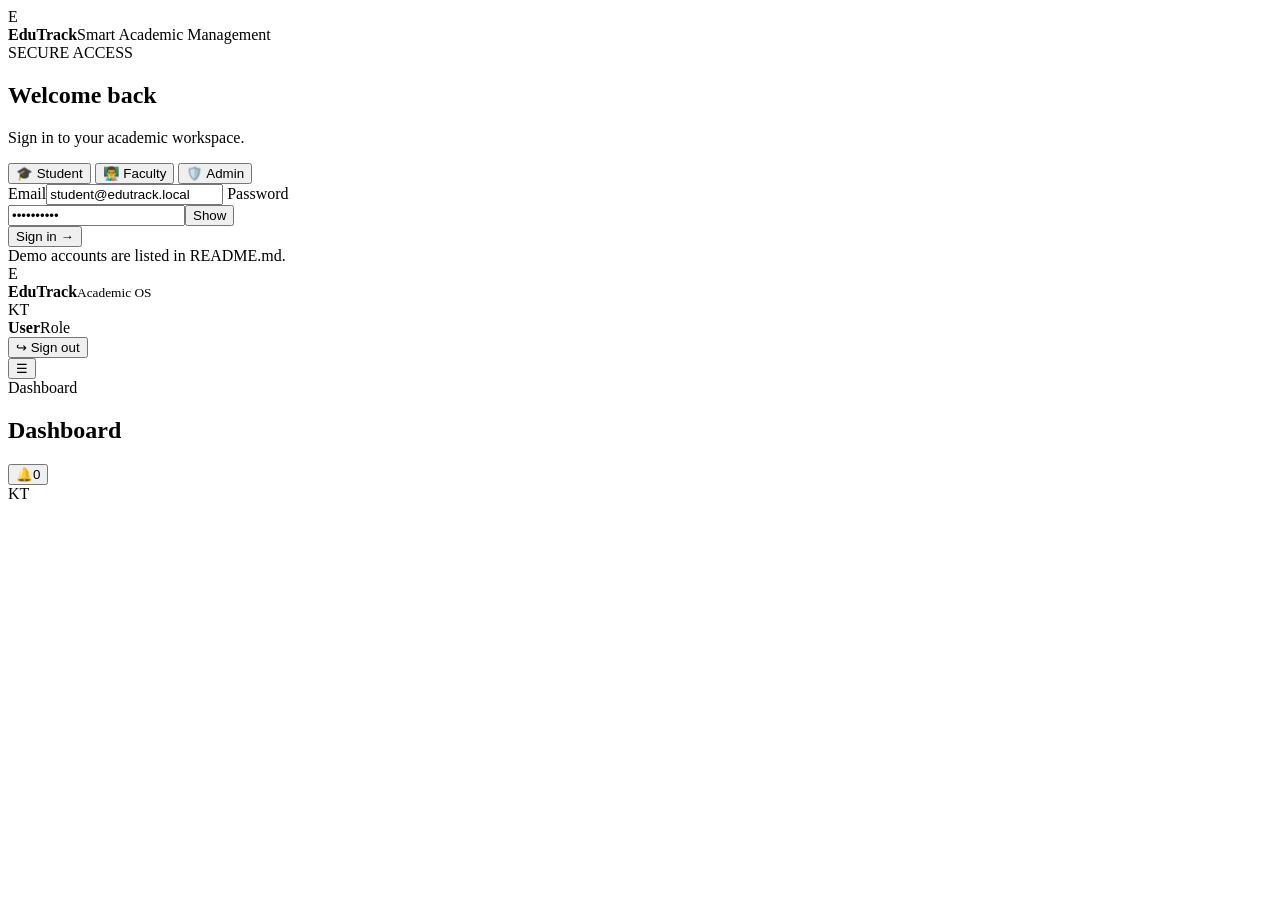
==== frontend/index.html @ 4c647041 "Prepare frontend for Netlify" ====
<!doctype html>
<html lang="en">
<head>
  <meta charset="UTF-8">
  <meta name="viewport" content="width=device-width,initial-scale=1">
  <title>EduTrack — Academic Management</title>
  <link rel="preconnect" href="https://fonts.googleapis.com">
  <link rel="preconnect" href="https://fonts.gstatic.com" crossorigin>
  <link href="https://fonts.googleapis.com/css2?family=Inter:wght@400;500;600;700;800&display=swap" rel="stylesheet">
  <link rel="stylesheet" href="/static/styles.css">
</head>
<body>
  <div id="toast-root"></div>

  <section id="login-view" class="login-shell">
    <div class="login-brand">
      <div class="brand-mark">E</div>
      <div><strong>EduTrack</strong><span>Smart Academic Management</span></div>
    </div>
    <div class="login-card">
      <div class="eyebrow">SECURE ACCESS</div>
      <h1>Welcome back</h1>
      <p class="muted">Sign in to your academic workspace.</p>
      <div class="role-switch">
        <button class="role-btn active" data-role="student">🎓 Student</button>
        <button class="role-btn" data-role="faculty">👨‍🏫 Faculty</button>
        <button class="role-btn" data-role="admin">🛡️ Admin</button>
      </div>
      <form id="login-form">
        <label>Email<input id="email" type="email" required value="student@edutrack.local"></label>
        <label>Password<div class="password-wrap"><input id="password" type="password" required value="student123"><button type="button" id="show-password">Show</button></div></label>
        <button class="primary full" type="submit">Sign in <span>→</span></button>
      </form>
      <div class="demo-note">Demo accounts are listed in README.md.</div>
    </div>
  </section>

  <section id="app-view" class="app-shell hidden">
    <aside class="sidebar">
      <div class="brand">
        <div class="brand-mark">E</div><div><strong>EduTrack</strong><small>Academic OS</small></div>
      </div>
      <div class="user-mini"><div class="avatar" id="sidebar-avatar">KT</div><div><strong id="sidebar-name">User</strong><span id="sidebar-role">Role</span></div></div>
      <nav id="nav"></nav>
      <button class="logout" id="logout">↪ Sign out</button>
    </aside>

    <main class="main">
      <header class="topbar">
        <button class="mobile-menu" id="mobile-menu">☰</button>
        <div><span class="muted" id="breadcrumb">Dashboard</span><h2 id="page-title">Dashboard</h2></div>
        <div class="top-actions">
          <button class="icon-btn" id="notif-btn">🔔<span id="notif-count" class="badge hidden">0</span></button>
          <div class="avatar" id="top-avatar">KT</div>
        </div>
      </header>
      <div id="page" class="page"></div>
    </main>
  </section>

  <div id="modal-root"></div>
  <script src="/static/app.js"></script>
</body>
</html>
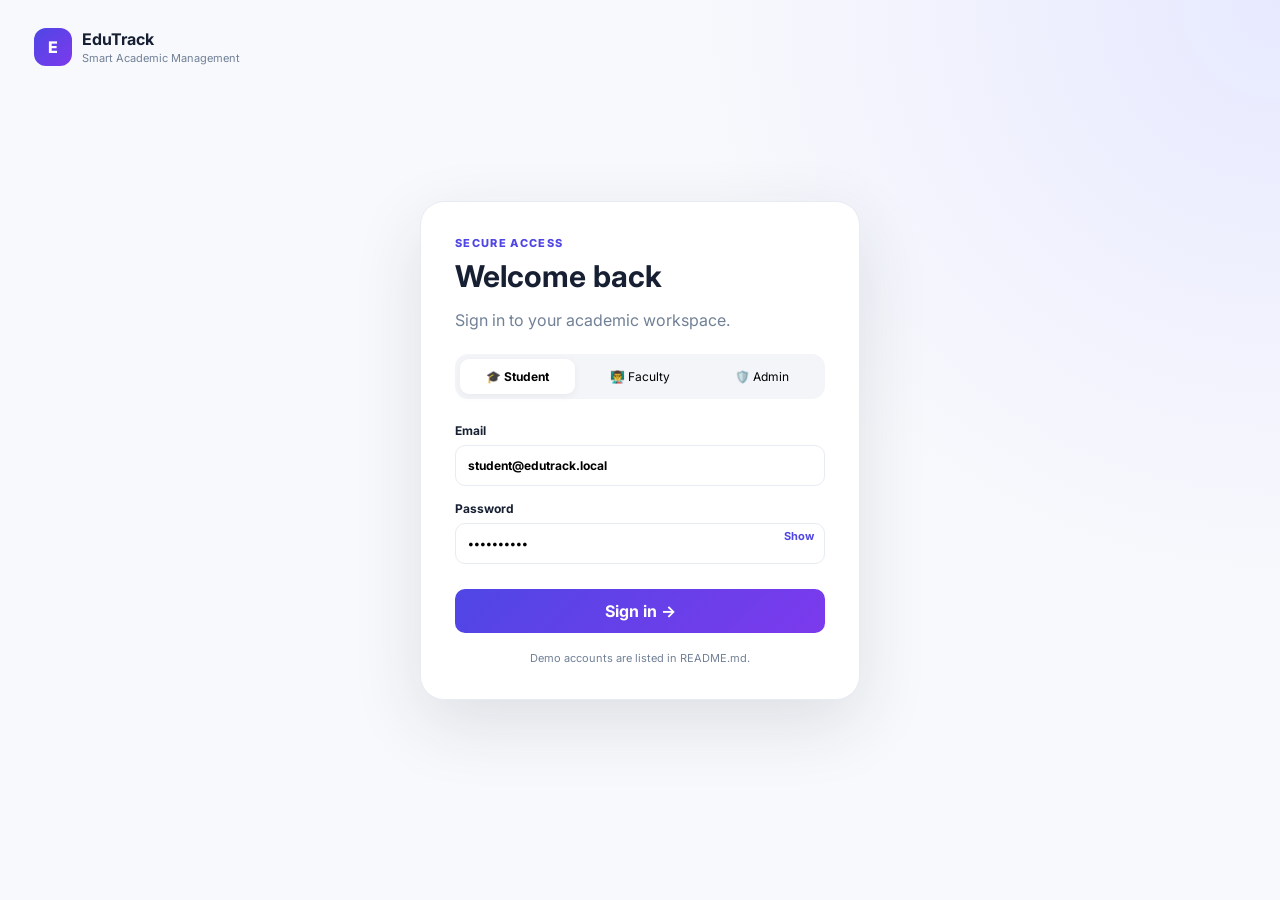
==== commit 9da81e73: "Fix frontend asset paths for Netlify" ====
--- a/frontend/index.html
+++ b/frontend/index.html
@@ -2,63 +2,303 @@
 <html lang="en">
 <head>
   <meta charset="UTF-8">
-  <meta name="viewport" content="width=device-width,initial-scale=1">
+  <meta name="viewport" content="width=device-width, initial-scale=1">
+
   <title>EduTrack — Academic Management</title>
+
   <link rel="preconnect" href="https://fonts.googleapis.com">
   <link rel="preconnect" href="https://fonts.gstatic.com" crossorigin>
-  <link href="https://fonts.googleapis.com/css2?family=Inter:wght@400;500;600;700;800&display=swap" rel="stylesheet">
-  <link rel="stylesheet" href="/static/styles.css">
+
+  <link
+    href="https://fonts.googleapis.com/css2?family=Inter:wght@400;500;600;700;800&display=swap"
+    rel="stylesheet"
+  >
+
+  <!-- CSS is in the same folder as index.html -->
+  <link rel="stylesheet" href="styles.css">
 </head>
+
 <body>
+
+  <!-- Toast notifications -->
   <div id="toast-root"></div>
 
+  <!-- =========================
+       LOGIN PAGE
+  ========================== -->
+
   <section id="login-view" class="login-shell">
+
     <div class="login-brand">
+
       <div class="brand-mark">E</div>
-      <div><strong>EduTrack</strong><span>Smart Academic Management</span></div>
+
+      <div>
+        <strong>EduTrack</strong>
+        <span>Smart Academic Management</span>
+      </div>
+
     </div>
+
+
     <div class="login-card">
-      <div class="eyebrow">SECURE ACCESS</div>
-      <h1>Welcome back</h1>
-      <p class="muted">Sign in to your academic workspace.</p>
+
+      <div class="eyebrow">
+        SECURE ACCESS
+      </div>
+
+      <h1>
+        Welcome back
+      </h1>
+
+      <p class="muted">
+        Sign in to your academic workspace.
+      </p>
+
+
+      <!-- Role selection -->
+
       <div class="role-switch">
-        <button class="role-btn active" data-role="student">🎓 Student</button>
-        <button class="role-btn" data-role="faculty">👨‍🏫 Faculty</button>
-        <button class="role-btn" data-role="admin">🛡️ Admin</button>
-      </div>
+
+        <button
+          type="button"
+          class="role-btn active"
+          data-role="student">
+          🎓 Student
+        </button>
+
+        <button
+          type="button"
+          class="role-btn"
+          data-role="faculty">
+          👨‍🏫 Faculty
+        </button>
+
+        <button
+          type="button"
+          class="role-btn"
+          data-role="admin">
+          🛡️ Admin
+        </button>
+
+      </div>
+
+
+      <!-- Login form -->
+
       <form id="login-form">
-        <label>Email<input id="email" type="email" required value="student@edutrack.local"></label>
-        <label>Password<div class="password-wrap"><input id="password" type="password" required value="student123"><button type="button" id="show-password">Show</button></div></label>
-        <button class="primary full" type="submit">Sign in <span>→</span></button>
+
+        <label>
+          Email
+
+          <input
+            id="email"
+            type="email"
+            required
+            autocomplete="email"
+            value="student@edutrack.local"
+          >
+        </label>
+
+
+        <label>
+          Password
+
+          <div class="password-wrap">
+
+            <input
+              id="password"
+              type="password"
+              required
+              autocomplete="current-password"
+              value="student123"
+            >
+
+            <button
+              type="button"
+              id="show-password">
+              Show
+            </button>
+
+          </div>
+
+        </label>
+
+
+        <button
+          class="primary full"
+          type="submit">
+
+          Sign in
+
+          <span>→</span>
+
+        </button>
+
       </form>
-      <div class="demo-note">Demo accounts are listed in README.md.</div>
+
+
+      <div class="demo-note">
+        Demo accounts are listed in README.md.
+      </div>
+
     </div>
+
   </section>
 
-  <section id="app-view" class="app-shell hidden">
+
+  <!-- =========================
+       APPLICATION
+  ========================== -->
+
+  <section
+    id="app-view"
+    class="app-shell hidden">
+
+    <!-- Sidebar -->
+
     <aside class="sidebar">
+
       <div class="brand">
-        <div class="brand-mark">E</div><div><strong>EduTrack</strong><small>Academic OS</small></div>
-      </div>
-      <div class="user-mini"><div class="avatar" id="sidebar-avatar">KT</div><div><strong id="sidebar-name">User</strong><span id="sidebar-role">Role</span></div></div>
+
+        <div class="brand-mark">
+          E
+        </div>
+
+        <div>
+          <strong>EduTrack</strong>
+          <small>Academic OS</small>
+        </div>
+
+      </div>
+
+
+      <!-- Current user -->
+
+      <div class="user-mini">
+
+        <div
+          class="avatar"
+          id="sidebar-avatar">
+          KT
+        </div>
+
+        <div>
+
+          <strong id="sidebar-name">
+            User
+          </strong>
+
+          <span id="sidebar-role">
+            Role
+          </span>
+
+        </div>
+
+      </div>
+
+
+      <!-- Navigation -->
+
       <nav id="nav"></nav>
-      <button class="logout" id="logout">↪ Sign out</button>
+
+
+      <!-- Logout -->
+
+      <button
+        class="logout"
+        id="logout"
+        type="button">
+
+        ↪ Sign out
+
+      </button>
+
     </aside>
 
+
+    <!-- Main application -->
+
     <main class="main">
+
+      <!-- Top navigation -->
+
       <header class="topbar">
-        <button class="mobile-menu" id="mobile-menu">☰</button>
-        <div><span class="muted" id="breadcrumb">Dashboard</span><h2 id="page-title">Dashboard</h2></div>
+
+        <button
+          class="mobile-menu"
+          id="mobile-menu"
+          type="button">
+
+          ☰
+
+        </button>
+
+
+        <div>
+
+          <span
+            class="muted"
+            id="breadcrumb">
+            Dashboard
+          </span>
+
+          <h2 id="page-title">
+            Dashboard
+          </h2>
+
+        </div>
+
+
         <div class="top-actions">
-          <button class="icon-btn" id="notif-btn">🔔<span id="notif-count" class="badge hidden">0</span></button>
-          <div class="avatar" id="top-avatar">KT</div>
-        </div>
+
+          <button
+            class="icon-btn"
+            id="notif-btn"
+            type="button">
+
+            🔔
+
+            <span
+              id="notif-count"
+              class="badge hidden">
+              0
+            </span>
+
+          </button>
+
+
+          <div
+            class="avatar"
+            id="top-avatar">
+            KT
+          </div>
+
+        </div>
+
       </header>
-      <div id="page" class="page"></div>
+
+
+      <!-- Dynamic page content -->
+
+      <div
+        id="page"
+        class="page">
+      </div>
+
     </main>
+
   </section>
 
+
+  <!-- Modal container -->
+
   <div id="modal-root"></div>
-  <script src="/static/app.js"></script>
+
+
+  <!-- JavaScript is in the same folder as index.html -->
+
+  <script src="app.js"></script>
+
 </body>
-</html>
+</html>
--- a/frontend/styles.css
+++ b/frontend/styles.css
@@ -0,0 +1,2 @@
+:root{--bg:#f6f8fc;--card:#fff;--text:#172033;--muted:#718096;--line:#e7ebf2;--primary:#4f46e5;--primary2:#7c3aed;--green:#16a34a;--yellow:#d97706;--red:#dc2626;--sidebar:#111827;--sidebar2:#182234;--shadow:0 12px 30px rgba(16,24,40,.07)}
+*{box-sizing:border-box}body{margin:0;font-family:Inter,system-ui,sans-serif;background:var(--bg);color:var(--text)}button,input,select,textarea{font:inherit}button{cursor:pointer}.hidden{display:none!important}.muted{color:var(--muted)}.login-shell{min-height:100vh;display:grid;place-items:center;padding:28px;background:radial-gradient(circle at top right,#e7e9ff,transparent 38%),#f8f9fc}.login-brand{position:fixed;top:28px;left:34px;display:flex;align-items:center;gap:10px}.login-brand span,.brand small{display:block;color:var(--muted);font-size:11px;margin-top:2px}.brand-mark{width:38px;height:38px;border-radius:12px;background:linear-gradient(135deg,var(--primary),var(--primary2));color:white;display:grid;place-items:center;font-weight:800}.login-card{width:min(440px,100%);background:#fff;border:1px solid var(--line);border-radius:24px;padding:34px;box-shadow:0 24px 70px rgba(31,41,55,.12)}.eyebrow{font-size:11px;font-weight:800;letter-spacing:.12em;color:var(--primary)}h1{font-size:30px;margin:8px 0}h2{margin:3px 0 0;font-size:22px}.role-switch{display:grid;grid-template-columns:repeat(3,1fr);gap:7px;background:#f4f5f9;padding:5px;border-radius:13px;margin:24px 0}.role-btn{border:0;background:transparent;border-radius:9px;padding:10px;font-size:12px}.role-btn.active{background:#fff;box-shadow:0 2px 8px #0000000d;font-weight:700}.login-card label{display:block;font-size:12px;font-weight:700;margin:15px 0}.login-card input,.login-card textarea,.login-card select{width:100%;border:1px solid var(--line);border-radius:10px;padding:12px;margin-top:7px;outline:none;background:#fff}.login-card input:focus,.form-control:focus{border-color:#9b93ff;box-shadow:0 0 0 3px #4f46e514}.password-wrap{position:relative}.password-wrap input{padding-right:55px}.password-wrap button{position:absolute;right:5px;top:12px;border:0;background:none;color:var(--primary);font-size:11px}.primary{background:linear-gradient(135deg,var(--primary),var(--primary2));border:0;color:white;border-radius:10px;padding:12px 16px;font-weight:700}.full{width:100%;margin-top:10px}.demo-note{font-size:11px;color:var(--muted);margin-top:18px;text-align:center}.app-shell{min-height:100vh;display:grid;grid-template-columns:250px 1fr}.sidebar{background:var(--sidebar);color:#dce3ee;padding:18px 14px;display:flex;flex-direction:column;position:sticky;top:0;height:100vh}.brand{display:flex;gap:10px;align-items:center;padding:8px 10px 24px}.brand strong{color:#fff}.user-mini{display:flex;align-items:center;gap:10px;background:var(--sidebar2);padding:12px;border-radius:14px;margin-bottom:18px}.user-mini strong,.user-mini span{display:block;font-size:12px}.user-mini span{color:#8d9aaf;font-size:10px;text-transform:capitalize}.avatar{width:34px;height:34px;border-radius:11px;background:#e9e7ff;color:var(--primary);display:grid;place-items:center;font-weight:800;font-size:11px}.sidebar .avatar{background:#2d3950;color:#fff}#nav{overflow:auto}.nav-section{font-size:9px;color:#68778f;font-weight:800;letter-spacing:.12em;padding:12px 10px 7px}.nav-item{width:100%;border:0;background:transparent;color:#aeb9ca;text-align:left;padding:10px 12px;border-radius:10px;margin:2px 0;font-size:12px;display:flex;align-items:center;gap:10px}.nav-item:hover,.nav-item.active{background:#242e40;color:#fff}.logout{margin-top:auto;border:0;background:#1d2635;color:#aeb9ca;border-radius:10px;padding:11px;text-align:left;font-size:12px}.main{min-width:0}.topbar{height:78px;background:#fff;border-bottom:1px solid var(--line);display:flex;align-items:center;justify-content:space-between;padding:0 30px;position:sticky;top:0;z-index:5}.topbar h2{text-transform:capitalize}.top-actions{display:flex;align-items:center;gap:14px}.icon-btn{border:1px solid var(--line);background:#fff;width:38px;height:38px;border-radius:11px;position:relative}.badge{position:absolute;right:-4px;top:-4px;background:var(--red);color:white;border-radius:99px;padding:2px 5px;font-size:9px}.page{padding:28px;max-width:1500px;margin:auto}.mobile-menu{display:none;border:0;background:none;font-size:22px}.hero{display:flex;justify-content:space-between;align-items:flex-end;margin-bottom:22px}.hero h3{font-size:25px;margin:4px 0}.grid{display:grid;gap:16px}.stats{grid-template-columns:repeat(4,minmax(0,1fr))}.two{grid-template-columns:1.4fr .8fr}.three{grid-template-columns:repeat(3,1fr)}.card{background:var(--card);border:1px solid var(--line);border-radius:16px;padding:18px;box-shadow:var(--shadow)}.stat-label{font-size:11px;color:var(--muted)}.stat-value{font-size:27px;font-weight:800;margin-top:8px}.stat-sub{font-size:10px;margin-top:5px}.good{color:var(--green)}.warn{color:var(--yellow)}.danger{color:var(--red)}.section-head{display:flex;align-items:center;justify-content:space-between;margin-bottom:14px}.section-head h3{margin:0;font-size:15px}.section-head span{font-size:11px;color:var(--muted)}table{width:100%;border-collapse:collapse;font-size:12px}th{text-align:left;color:var(--muted);font-size:10px;text-transform:uppercase;letter-spacing:.04em;padding:9px;border-bottom:1px solid var(--line)}td{padding:12px 9px;border-bottom:1px solid #f0f2f6}.pill{display:inline-flex;padding:5px 8px;border-radius:99px;font-size:10px;font-weight:700}.pill.green{background:#eaf8ef;color:var(--green)}.pill.yellow{background:#fff7e7;color:var(--yellow)}.pill.red{background:#fff0f0;color:var(--red)}.pill.gray{background:#f1f3f7;color:#687386}.progress{height:7px;background:#edf0f5;border-radius:99px;overflow:hidden}.progress>span{display:block;height:100%;background:linear-gradient(90deg,var(--primary),var(--primary2));border-radius:inherit}.metric-row{display:grid;grid-template-columns:1fr auto;gap:12px;align-items:center;margin:12px 0}.metric-row small{display:block;color:var(--muted);margin-bottom:5px}.calendar{display:grid;grid-template-columns:repeat(7,1fr);gap:5px}.cal-head{font-size:9px;color:var(--muted);text-align:center;padding:5px}.day{min-height:55px;border:1px solid var(--line);border-radius:9px;padding:7px;font-size:10px;background:#fff}.day.present{background:#eefbf2;border-color:#ccefd7}.day.absent{background:#fff1f1;border-color:#ffd5d5}.day.late{background:#fff8e9;border-color:#ffe5ad}.day strong{font-size:11px}.form-grid{display:grid;grid-template-columns:repeat(2,1fr);gap:12px}.form-field label{display:block;font-size:11px;font-weight:700}.form-control{width:100%;margin-top:6px;border:1px solid var(--line);border-radius:9px;padding:10px;background:white}.toolbar{display:flex;gap:8px;flex-wrap:wrap;margin-bottom:14px}.toolbar input,.toolbar select{border:1px solid var(--line);border-radius:9px;padding:9px 11px;background:#fff;font-size:11px}.secondary{border:1px solid var(--line);background:#fff;border-radius:9px;padding:9px 12px;font-size:11px;font-weight:700}.danger-btn{border:0;background:#fff0f0;color:var(--red);border-radius:9px;padding:8px 10px;font-size:10px}.empty{padding:30px;text-align:center;color:var(--muted);font-size:12px}.modal-backdrop{position:fixed;inset:0;background:#11182799;display:grid;place-items:center;z-index:20;padding:20px}.modal{background:white;border-radius:18px;width:min(620px,100%);max-height:90vh;overflow:auto;padding:22px;box-shadow:0 30px 80px #0003}.modal-head{display:flex;justify-content:space-between;align-items:center}.close{border:0;background:#f3f4f6;border-radius:9px;width:32px;height:32px}.toast{position:fixed;right:20px;bottom:20px;background:#111827;color:#fff;padding:12px 15px;border-radius:11px;z-index:50;font-size:12px;box-shadow:var(--shadow)}.chat{display:flex;gap:8px}.chat input{flex:1;border:1px solid var(--line);border-radius:9px;padding:11px}.answer{background:#f4f5ff;border-radius:12px;padding:12px;margin-top:10px;font-size:12px;line-height:1.6}.qr{display:grid;place-items:center;background:#f6f7fb;border:1px dashed #b9bfd0;border-radius:14px;padding:28px;font-size:18px;font-weight:800;letter-spacing:3px}.small{font-size:10px}.list{display:grid;gap:9px}.list-item{padding:12px;border:1px solid var(--line);border-radius:11px}.list-item strong{font-size:12px}.list-item p{font-size:11px;color:var(--muted);margin:5px 0 0;line-height:1.5}.tabs{display:flex;gap:4px;background:#f2f4f8;padding:4px;border-radius:10px;margin-bottom:14px}.tab{border:0;background:transparent;padding:8px 11px;border-radius:7px;font-size:10px}.tab.active{background:#fff;box-shadow:0 2px 8px #0000000c;font-weight:700}@media(max-width:1000px){.stats{grid-template-columns:repeat(2,1fr)}.two{grid-template-columns:1fr}.three{grid-template-columns:1fr 1fr}}@media(max-width:760px){.app-shell{grid-template-columns:1fr}.sidebar{position:fixed;left:-270px;width:250px;z-index:15;transition:.2s}.sidebar.open{left:0}.mobile-menu{display:block}.topbar{padding:0 16px}.page{padding:18px}.form-grid,.three{grid-template-columns:1fr}.login-brand{position:static;margin-bottom:18px}.login-shell{display:flex;flex-direction:column}.login-card{padding:24px}.stats{grid-template-columns:1fr 1fr}}
